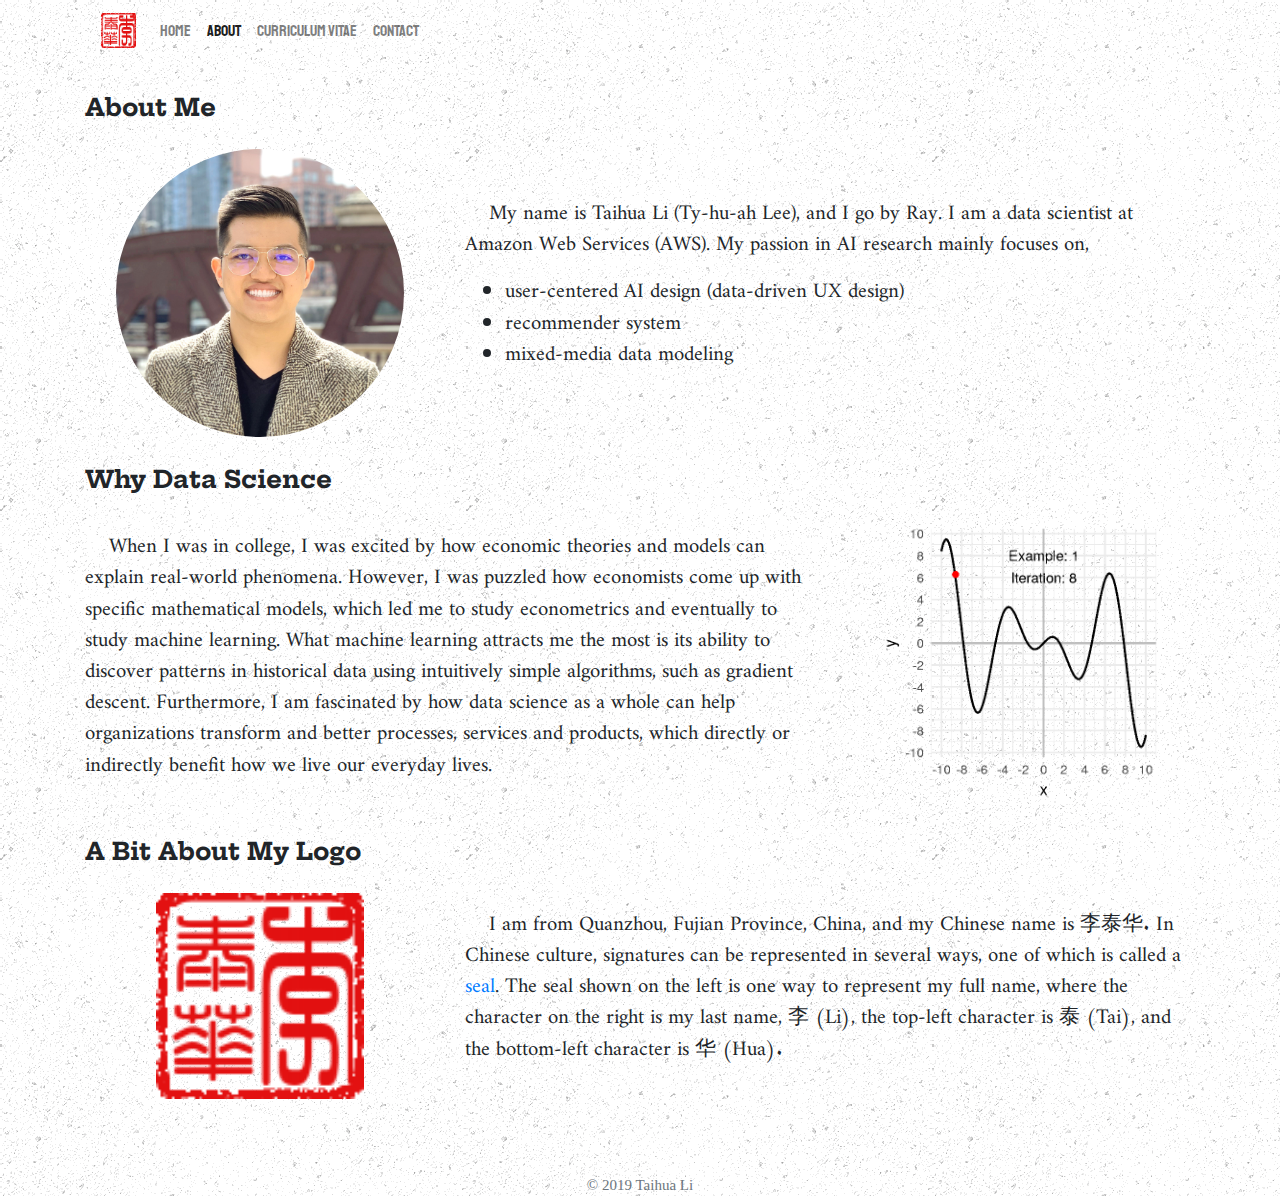
==== pages/about.html @ 70817f89 "remove talks and articles page" ====
<!DOCTYPE html>
<html lang="en">
	<head>
		<!-- rquired meta for Boostrap -->
		<meta charset="utf-8">
    <meta name="viewport" content="width=device-width, initial-scale=1, shrink-to-fit=no">

    <!-- Bootstrap CSS -->
    <link rel="stylesheet" href="https://stackpath.bootstrapcdn.com/bootstrap/4.3.1/css/bootstrap.min.css" integrity="sha384-ggOyR0iXCbMQv3Xipma34MD+dH/1fQ784/j6cY/iJTQUOhcWr7x9JvoRxT2MZw1T" crossorigin="anonymous">

		<!-- additional stylesheets -->
		<link href="https://fonts.googleapis.com/css?family=Amiri|Hepta+Slab|Staatliches&display=swap" rel="stylesheet">
		<link rel="stylesheet" href="../css/shared.css" type="text/css">
		<link rel="stylesheet" href="../css/about-page.css" type="text/css">
		<link rel="icon" href="../img/seal.jpg" type="image/icon type">
		<title>About Taihua Li</title>
	</head>

	<body>

		<!-- navigation bar -->
		<div class="container">
			<nav class="navbar navbar-expand-lg navbar-light">
			  <a class="navbar-brand" href="../index.html">
					<img src="../img/seal.jpg" alt="logo" style="width:35px; height:35px;"/>
				</a>

			  <button class="navbar-toggler" type="button" data-toggle="collapse" data-target="#navbarContent" aria-controls="navbarContent" aria-expanded="false" aria-label="Toggle navigation">
			    <span class="navbar-toggler-icon"></span>
			  </button>

			  <div class="collapse navbar-collapse" id="navbarContent">
			    <ul class="navbar-nav mr-auto">
			      <li class="nav-item">
			        <a class="nav-link" href="../index.html">Home</a>
			      </li>
						<li class="nav-item active">
							<a class="nav-link" href="./about.html">About</a>
						</li>
			      <li class="nav-item">
			        <a class="nav-link" href="./cv.html">Curriculum Vitae</a>
			      </li>
						<li class="nav-item">
							<a class="nav-link" href="./contact.html">Contact</a>
						</li>
			  </div>
			</nav>
		</div>
		<!-- navigation bar end -->

		<div class="container my-1">

			<!-- About Me -->
			<div class="row fadein-order-1">
				<div class="col-sm-12 text-left">
					<p class="subtitle font-weight-bold">About Me</p>
				</div>
			</div>

			<div class="row fadein-order-1">
				<div class="col-sm-4 text-center">
					<img class="img-fluid profile-picture content-picture" src="../img/me.jpg" alt="picture of me">
				</div>

				<div class="col-sm-8 text-left text-content my-auto">
					<p>
						&nbsp;&nbsp;&nbsp;&nbsp;My name is Taihua Li (Ty-hu-ah Lee), and I go by Ray. I am a data scientist at Amazon Web Services (AWS).
						My passion in AI research mainly focuses on,
					<ul>
						<li>user-centered AI design (data-driven UX design)</li>
						<li>recommender system</li>
						<li>mixed-media data modeling</li>
					</ul>
					</p>
				</div>
			</div>
			<!-- About Me End -->

			<!-- why data science -->
			<div class="row fadein-order-2">
				<div class="col-sm-12 text-left">
					<p class="subtitle font-weight-bold">Why Data Science</p>
				</div>
			</div>

			<div class="row fadein-order-2">
				<div class="col-sm-8 text-left text-content my-auto">
					<p>
						&nbsp;&nbsp;&nbsp;&nbsp;When I was in college, I was excited by how economic theories and models
						can explain real-world phenomena. However, I was puzzled how economists come up with specific mathematical
						models, which led me to study econometrics and eventually to study machine learning. What machine learning
						attracts me the most is its ability to discover patterns in historical data using intuitively simple
						algorithms, such as gradient descent. Furthermore, I am fascinated by how data science as a whole can help
						organizations transform and better processes, services and products, which directly or indirectly benefit
						how we live our everyday lives.
					</p>
				</div>

				<div class="col-sm-4 text-center">
					<img class="img-fluid content-picture" src="../img/data-science.gif" alt="gradient-descent-gif">
				</div>
			</div>
			<!-- why data science end -->

			<!-- what does logo mean -->
			<div class="row fadein-order-3">
				<div class="col-sm-12 text-left">
					<p class="subtitle font-weight-bold">A Bit About My Logo</p>
				</div>
			</div>

			<div class="row fadein-order-3">
				<div class="col-sm-4 text-center">
					<img class="img-fluid seal-picture" src="../img/seal.jpg" alt="my-seal">
				</div>

				<div class="col-sm-8 text-left text-content my-auto">
					<p>
						&nbsp;&nbsp;&nbsp;&nbsp;I am from Quanzhou, Fujian Province, China, and my Chinese name is 李泰华.
						In Chinese culture, signatures can be represented in several ways, one of which is called a
						<a href="https://en.wikipedia.org/wiki/Seal_(East_Asia)" target="_blank">seal</a>.
						The seal shown on the left is one way to represent my full name, where the character on the right
						is my last name, 李 (Li), the top-left character is 泰 (Tai), and the bottom-left character is 华 (Hua).
					</p>
				</div>
			</div>

			<!-- what does logo mean end -->

		</div>

		<!-- copyright -->
		<footer class="page-footer">
			<div class="text-center font-weight-lighter text-muted copyright-text">
				&copy; 2019 Taihua Li
			</div>
		</footer>
		<!-- copyright end -->

		<!-- Optional JavaScript for Boostrap -->
    <!-- jQuery first, then Popper.js, then Bootstrap JS -->
    <script src="https://code.jquery.com/jquery-3.3.1.slim.min.js" integrity="sha384-q8i/X+965DzO0rT7abK41JStQIAqVgRVzpbzo5smXKp4YfRvH+8abtTE1Pi6jizo" crossorigin="anonymous"></script>
    <script src="https://cdnjs.cloudflare.com/ajax/libs/popper.js/1.14.7/umd/popper.min.js" integrity="sha384-UO2eT0CpHqdSJQ6hJty5KVphtPhzWj9WO1clHTMGa3JDZwrnQq4sF86dIHNDz0W1" crossorigin="anonymous"></script>
    <script src="https://stackpath.bootstrapcdn.com/bootstrap/4.3.1/js/bootstrap.min.js" integrity="sha384-JjSmVgyd0p3pXB1rRibZUAYoIIy6OrQ6VrjIEaFf/nJGzIxFDsf4x0xIM+B07jRM" crossorigin="anonymous"></script>
	</body>
</html>
---- css/shared.css ----
body {
  background-image: url("../img/background/landing-page.png");
  background-repeat: repeat;
}

nav {
  font-family: 'Staatliches', cursive;
}

.copyright-text {
  font-size: 15px;
  font-family: Times New Roman;
  margin-top: 5em;
}

.fadein-order-1 {
  -webkit-animation: fadein 1s; /* Safari, Chrome and Opera > 12.1 */
     -moz-animation: fadein 1s; /* Firefox < 16 */
      -ms-animation: fadein 1s; /* Internet Explorer */
       -o-animation: fadein 1s; /* Opera < 12.1 */
          animation: fadein 1s;
}

.fadein-order-2 {
  -webkit-animation: fadein 1.5s; /* Safari, Chrome and Opera > 12.1 */
     -moz-animation: fadein 1.5s; /* Firefox < 16 */
      -ms-animation: fadein 1.5s; /* Internet Explorer */
       -o-animation: fadein 1.5s; /* Opera < 12.1 */
          animation: fadein 1.5s;
}

.fadein-order-3 {
  -webkit-animation: fadein 1.8s; /* Safari, Chrome and Opera > 12.1 */
     -moz-animation: fadein 1.8s; /* Firefox < 16 */
      -ms-animation: fadein 1.8s; /* Internet Explorer */
       -o-animation: fadein 1.8s; /* Opera < 12.1 */
          animation: fadein 1.8s;
}

@keyframes fadein {
    from { opacity: 0; }
    to   { opacity: 1; }
}

/* Firefox < 16 */
@-moz-keyframes fadein {
    from { opacity: 0; }
    to   { opacity: 1; }
}

/* Safari, Chrome and Opera > 12.1 */
@-webkit-keyframes fadein {
    from { opacity: 0; }
    to   { opacity: 1; }
}

/* Internet Explorer */
@-ms-keyframes fadein {
    from { opacity: 0; }
    to   { opacity: 1; }
}

/* Opera < 12.1 */
@-o-keyframes fadein {
    from { opacity: 0; }
    to   { opacity: 1; }
}
---- css/about-page.css ----
.seal {
  height: auto;
  width: 2em;
}

.subtitle {
  font-size: 1.5em;
  font-family: 'Hepta Slab', serif;
  margin-top: 1em;
  margin-bottom: 1em;
}

.text-content {
  font-family: 'Amiri', serif;
  font-size: 1.3em;
}

.profile-picture {
  border-radius: 50%;
}

.content-picture {
  height: auto;
  width: 18em;
}

.seal-picture {
  height: auto;
  width: 13em;
}
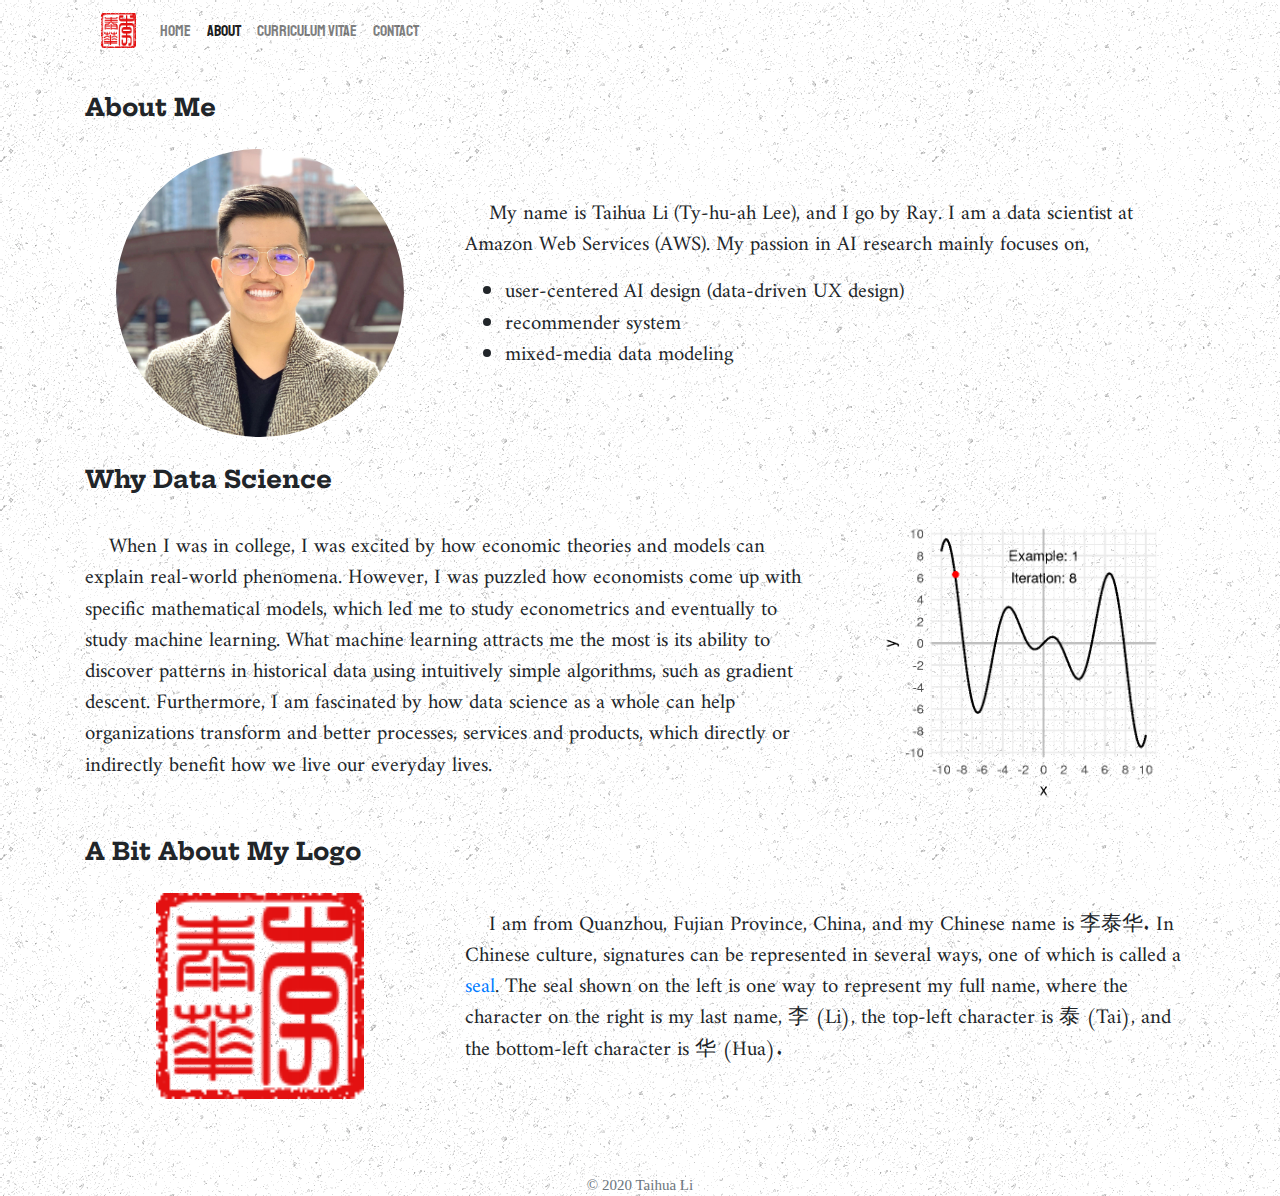
==== commit e18eb9b4: "update year" ====
--- a/pages/about.html
+++ b/pages/about.html
@@ -132,7 +132,7 @@
 		<!-- copyright -->
 		<footer class="page-footer">
 			<div class="text-center font-weight-lighter text-muted copyright-text">
-				&copy; 2019 Taihua Li
+				&copy; 2020 Taihua Li
 			</div>
 		</footer>
 		<!-- copyright end -->
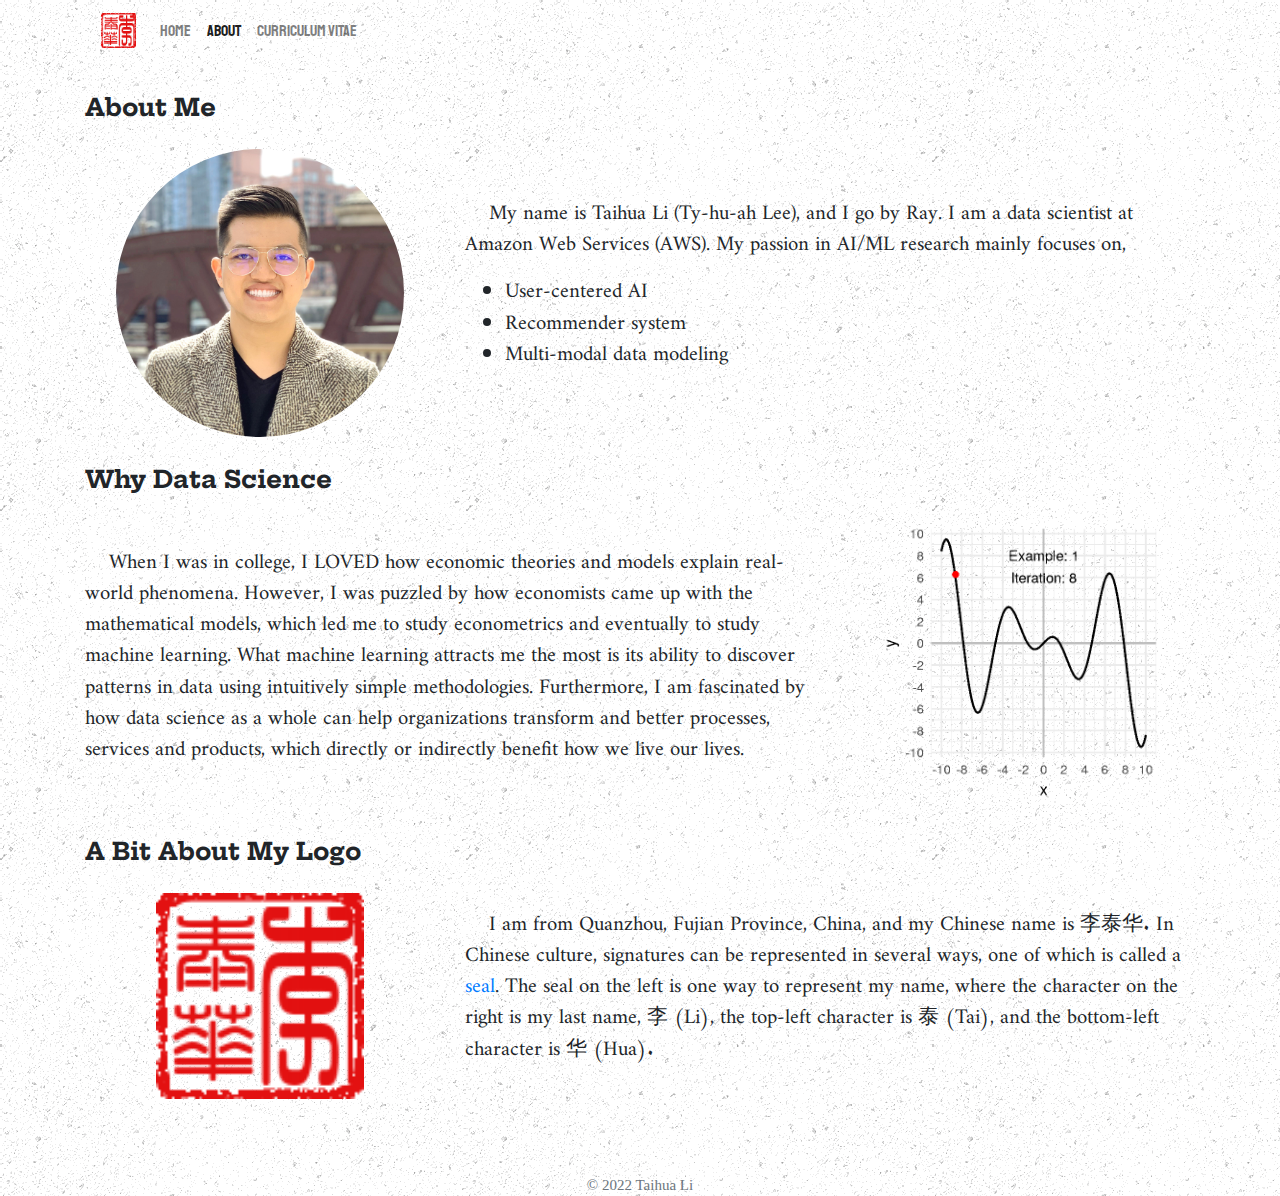
==== commit 6843ae46: "update for 2022" ====
--- a/pages/about.html
+++ b/pages/about.html
@@ -39,10 +39,6 @@
 						</li>
 			      <li class="nav-item">
 			        <a class="nav-link" href="./cv.html">Curriculum Vitae</a>
-			      </li>
-						<li class="nav-item">
-							<a class="nav-link" href="./contact.html">Contact</a>
-						</li>
 			  </div>
 			</nav>
 		</div>
@@ -65,11 +61,11 @@
 				<div class="col-sm-8 text-left text-content my-auto">
 					<p>
 						&nbsp;&nbsp;&nbsp;&nbsp;My name is Taihua Li (Ty-hu-ah Lee), and I go by Ray. I am a data scientist at Amazon Web Services (AWS).
-						My passion in AI research mainly focuses on,
+						My passion in AI/ML research mainly focuses on,
 					<ul>
-						<li>user-centered AI design (data-driven UX design)</li>
-						<li>recommender system</li>
-						<li>mixed-media data modeling</li>
+						<li>User-centered AI</li>
+						<li>Recommender system</li>
+						<li>Multi-modal data modeling</li>
 					</ul>
 					</p>
 				</div>
@@ -86,13 +82,12 @@
 			<div class="row fadein-order-2">
 				<div class="col-sm-8 text-left text-content my-auto">
 					<p>
-						&nbsp;&nbsp;&nbsp;&nbsp;When I was in college, I was excited by how economic theories and models
-						can explain real-world phenomena. However, I was puzzled how economists come up with specific mathematical
-						models, which led me to study econometrics and eventually to study machine learning. What machine learning
-						attracts me the most is its ability to discover patterns in historical data using intuitively simple
-						algorithms, such as gradient descent. Furthermore, I am fascinated by how data science as a whole can help
-						organizations transform and better processes, services and products, which directly or indirectly benefit
-						how we live our everyday lives.
+						&nbsp;&nbsp;&nbsp;&nbsp;When I was in college, I LOVED how economic theories and models explain real-world phenomena.
+						However, I was puzzled by how economists came up with the mathematical models, which led me to study
+						econometrics and eventually to study machine learning. What machine learning attracts me the most is
+						its ability to discover patterns in data using intuitively simple methodologies. Furthermore, I am fascinated
+						by how data science as a whole can help organizations transform and better processes, services and products,
+						which directly or indirectly benefit how we live our lives.
 					</p>
 				</div>
 
@@ -119,7 +114,7 @@
 						&nbsp;&nbsp;&nbsp;&nbsp;I am from Quanzhou, Fujian Province, China, and my Chinese name is 李泰华.
 						In Chinese culture, signatures can be represented in several ways, one of which is called a
 						<a href="https://en.wikipedia.org/wiki/Seal_(East_Asia)" target="_blank">seal</a>.
-						The seal shown on the left is one way to represent my full name, where the character on the right
+						The seal on the left is one way to represent my name, where the character on the right
 						is my last name, 李 (Li), the top-left character is 泰 (Tai), and the bottom-left character is 华 (Hua).
 					</p>
 				</div>
@@ -132,7 +127,7 @@
 		<!-- copyright -->
 		<footer class="page-footer">
 			<div class="text-center font-weight-lighter text-muted copyright-text">
-				&copy; 2020 Taihua Li
+				&copy; 2022 Taihua Li
 			</div>
 		</footer>
 		<!-- copyright end -->
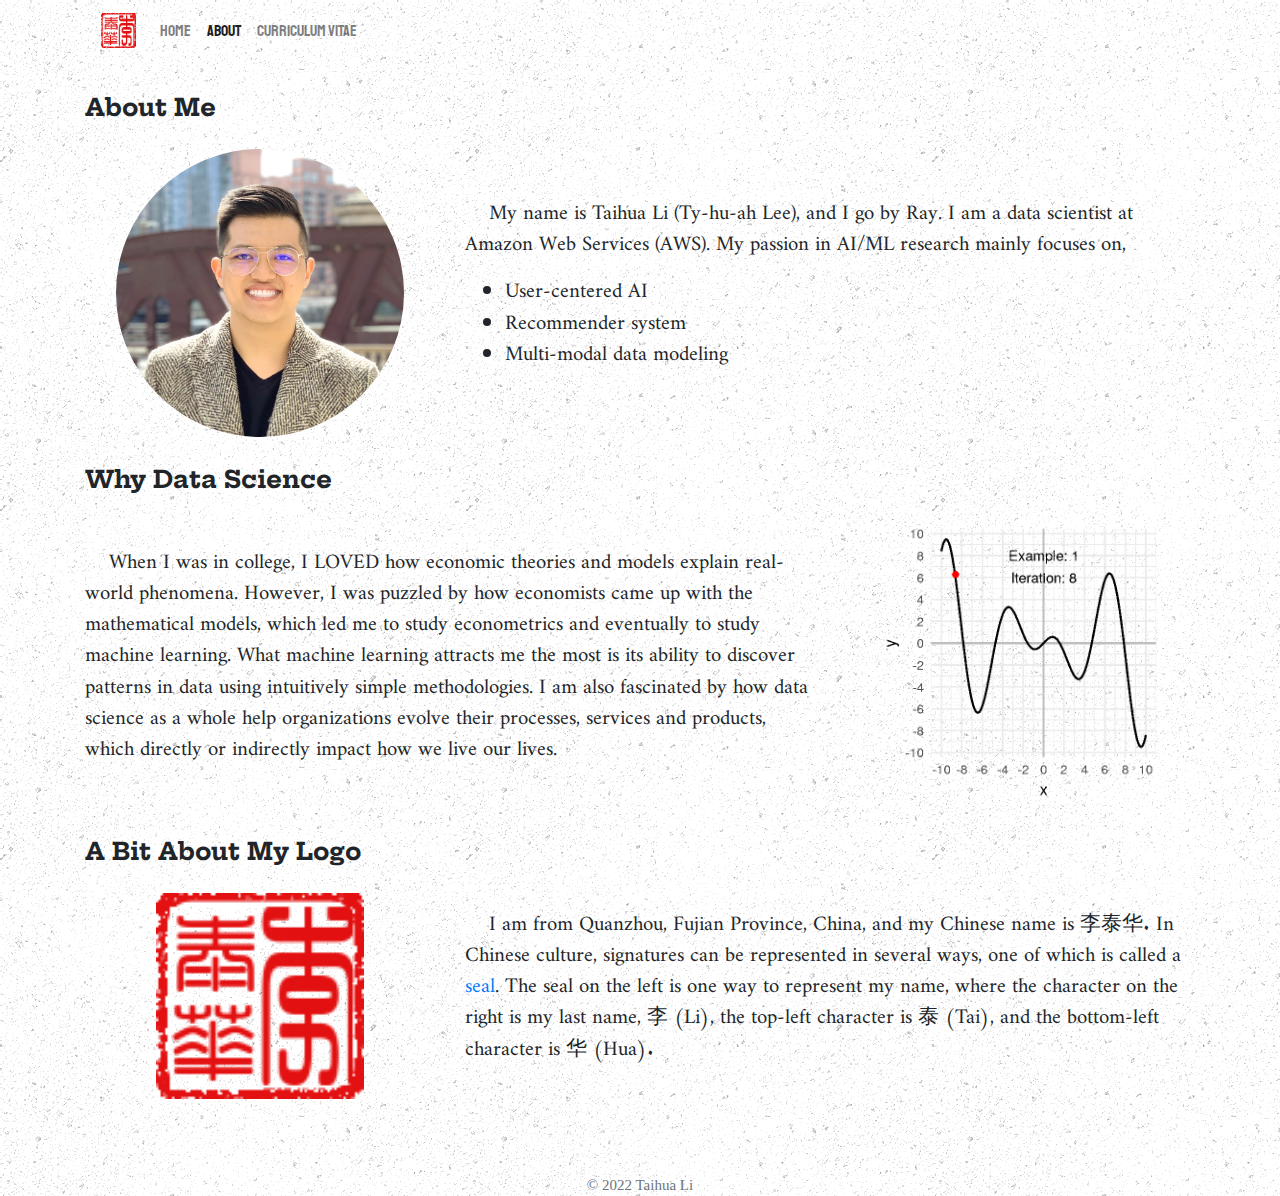
==== commit 8825163f: "update" ====
--- a/pages/about.html
+++ b/pages/about.html
@@ -1,7 +1,7 @@
 <!DOCTYPE html>
 <html lang="en">
 	<head>
-		<!-- rquired meta for Boostrap -->
+		<!-- required meta for Boostrap -->
 		<meta charset="utf-8">
     <meta name="viewport" content="width=device-width, initial-scale=1, shrink-to-fit=no">
 
@@ -85,9 +85,9 @@
 						&nbsp;&nbsp;&nbsp;&nbsp;When I was in college, I LOVED how economic theories and models explain real-world phenomena.
 						However, I was puzzled by how economists came up with the mathematical models, which led me to study
 						econometrics and eventually to study machine learning. What machine learning attracts me the most is
-						its ability to discover patterns in data using intuitively simple methodologies. Furthermore, I am fascinated
-						by how data science as a whole can help organizations transform and better processes, services and products,
-						which directly or indirectly benefit how we live our lives.
+						its ability to discover patterns in data using intuitively simple methodologies. I am also fascinated
+						by how data science as a whole help organizations evolve their processes, services and products,
+						which directly or indirectly impact how we live our lives.
 					</p>
 				</div>
 
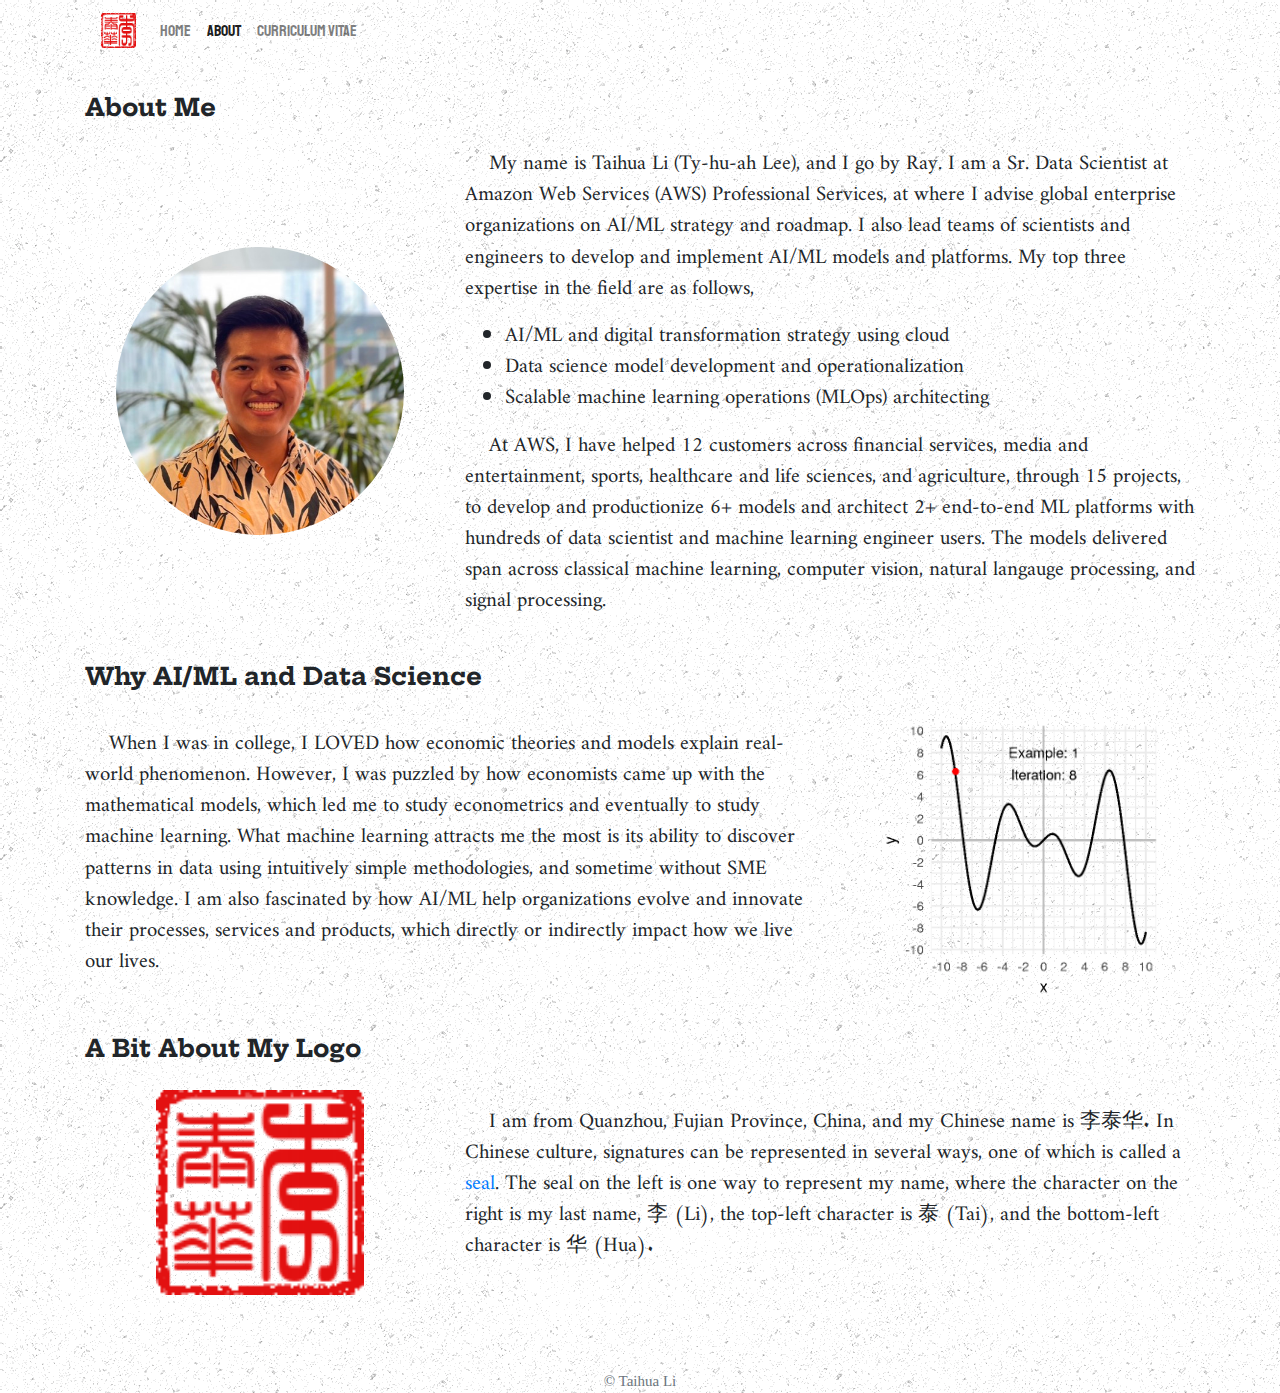
==== commit fe7aa468: "update 2022" ====
--- a/pages/about.html
+++ b/pages/about.html
@@ -39,6 +39,8 @@
 						</li>
 			      <li class="nav-item">
 			        <a class="nav-link" href="./cv.html">Curriculum Vitae</a>
+				  </li>
+				</ul>
 			  </div>
 			</nav>
 		</div>
@@ -52,21 +54,29 @@
 					<p class="subtitle font-weight-bold">About Me</p>
 				</div>
 			</div>
-
+			
 			<div class="row fadein-order-1">
-				<div class="col-sm-4 text-center">
+				<div class="col-sm-4 text-center my-auto">
 					<img class="img-fluid profile-picture content-picture" src="../img/me.jpg" alt="picture of me">
 				</div>
 
 				<div class="col-sm-8 text-left text-content my-auto">
 					<p>
-						&nbsp;&nbsp;&nbsp;&nbsp;My name is Taihua Li (Ty-hu-ah Lee), and I go by Ray. I am a data scientist at Amazon Web Services (AWS).
-						My passion in AI/ML research mainly focuses on,
+						&nbsp;&nbsp;&nbsp;&nbsp;My name is Taihua Li (Ty-hu-ah Lee), and I go by Ray. I am a Sr. Data Scientist at Amazon Web Services (AWS)
+						Professional Services, at where I advise global enterprise organizations on AI/ML strategy and roadmap. I also lead teams of scientists
+						and engineers to develop and implement AI/ML models and platforms.
+						My top three expertise in the field are as follows,
 					<ul>
-						<li>User-centered AI</li>
-						<li>Recommender system</li>
-						<li>Multi-modal data modeling</li>
+						<li>AI/ML and digital transformation strategy using cloud</li>
+						<li>Data science model development and operationalization</li>
+						<li>Scalable machine learning operations (MLOps) architecting</li>
 					</ul>
+					  &nbsp;&nbsp;&nbsp;&nbspAt AWS, I have helped 12 customers across financial services, media and entertainment, sports, healthcare and life sciences,
+						and agriculture, through 15 projects, to develop and productionize 6+ models and architect 2+ end-to-end ML platforms with hundreds of data scientist and
+						machine learning engineer users. The models delivered span across classical machine learning, computer vision, natural langauge processing, and signal processing.
+					</p>
+					<p>
+
 					</p>
 				</div>
 			</div>
@@ -75,18 +85,18 @@
 			<!-- why data science -->
 			<div class="row fadein-order-2">
 				<div class="col-sm-12 text-left">
-					<p class="subtitle font-weight-bold">Why Data Science</p>
+					<p class="subtitle font-weight-bold">Why AI/ML and Data Science</p>
 				</div>
 			</div>
 
 			<div class="row fadein-order-2">
 				<div class="col-sm-8 text-left text-content my-auto">
 					<p>
-						&nbsp;&nbsp;&nbsp;&nbsp;When I was in college, I LOVED how economic theories and models explain real-world phenomena.
+						&nbsp;&nbsp;&nbsp;&nbsp;When I was in college, I LOVED how economic theories and models explain real-world phenomenon.
 						However, I was puzzled by how economists came up with the mathematical models, which led me to study
 						econometrics and eventually to study machine learning. What machine learning attracts me the most is
-						its ability to discover patterns in data using intuitively simple methodologies. I am also fascinated
-						by how data science as a whole help organizations evolve their processes, services and products,
+						its ability to discover patterns in data using intuitively simple methodologies, and sometime without SME knowledge.
+						I am also fascinated by how AI/ML help organizations evolve and innovate their processes, services and products,
 						which directly or indirectly impact how we live our lives.
 					</p>
 				</div>
@@ -127,7 +137,7 @@
 		<!-- copyright -->
 		<footer class="page-footer">
 			<div class="text-center font-weight-lighter text-muted copyright-text">
-				&copy; 2022 Taihua Li
+				&copy; Taihua Li
 			</div>
 		</footer>
 		<!-- copyright end -->
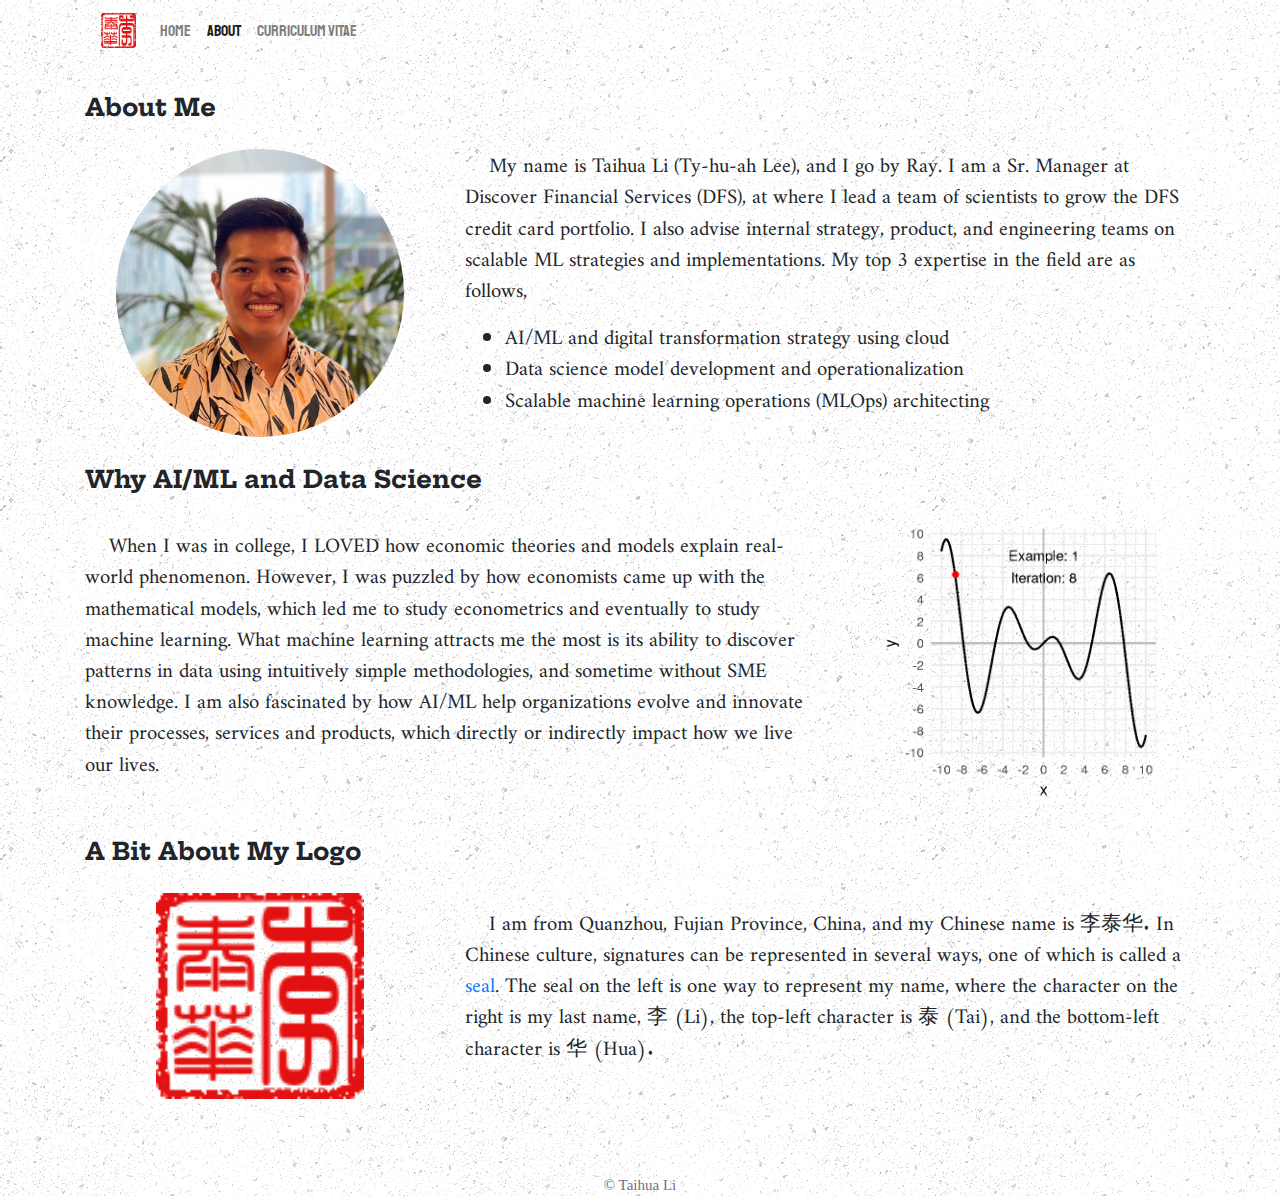
==== commit 103f6485: "update DFS" ====
--- a/pages/about.html
+++ b/pages/about.html
@@ -54,7 +54,7 @@
 					<p class="subtitle font-weight-bold">About Me</p>
 				</div>
 			</div>
-			
+
 			<div class="row fadein-order-1">
 				<div class="col-sm-4 text-center my-auto">
 					<img class="img-fluid profile-picture content-picture" src="../img/me.jpg" alt="picture of me">
@@ -62,18 +62,14 @@
 
 				<div class="col-sm-8 text-left text-content my-auto">
 					<p>
-						&nbsp;&nbsp;&nbsp;&nbsp;My name is Taihua Li (Ty-hu-ah Lee), and I go by Ray. I am a Sr. Data Scientist at Amazon Web Services (AWS)
-						Professional Services, at where I advise global enterprise organizations on AI/ML strategy and roadmap. I also lead teams of scientists
-						and engineers to develop and implement AI/ML models and platforms.
-						My top three expertise in the field are as follows,
+						&nbsp;&nbsp;&nbsp;&nbsp;My name is Taihua Li (Ty-hu-ah Lee), and I go by Ray. I am a Sr. Manager at Discover Financial Services (DFS), at where I lead a team of scientists to grow the DFS credit card portfolio.
+						I also advise internal strategy, product, and engineering teams on scalable ML strategies and implementations.
+						My top 3 expertise in the field are as follows,
 					<ul>
 						<li>AI/ML and digital transformation strategy using cloud</li>
 						<li>Data science model development and operationalization</li>
 						<li>Scalable machine learning operations (MLOps) architecting</li>
 					</ul>
-					  &nbsp;&nbsp;&nbsp;&nbspAt AWS, I have helped 12 customers across financial services, media and entertainment, sports, healthcare and life sciences,
-						and agriculture, through 15 projects, to develop and productionize 6+ models and architect 2+ end-to-end ML platforms with hundreds of data scientist and
-						machine learning engineer users. The models delivered span across classical machine learning, computer vision, natural langauge processing, and signal processing.
 					</p>
 					<p>
 
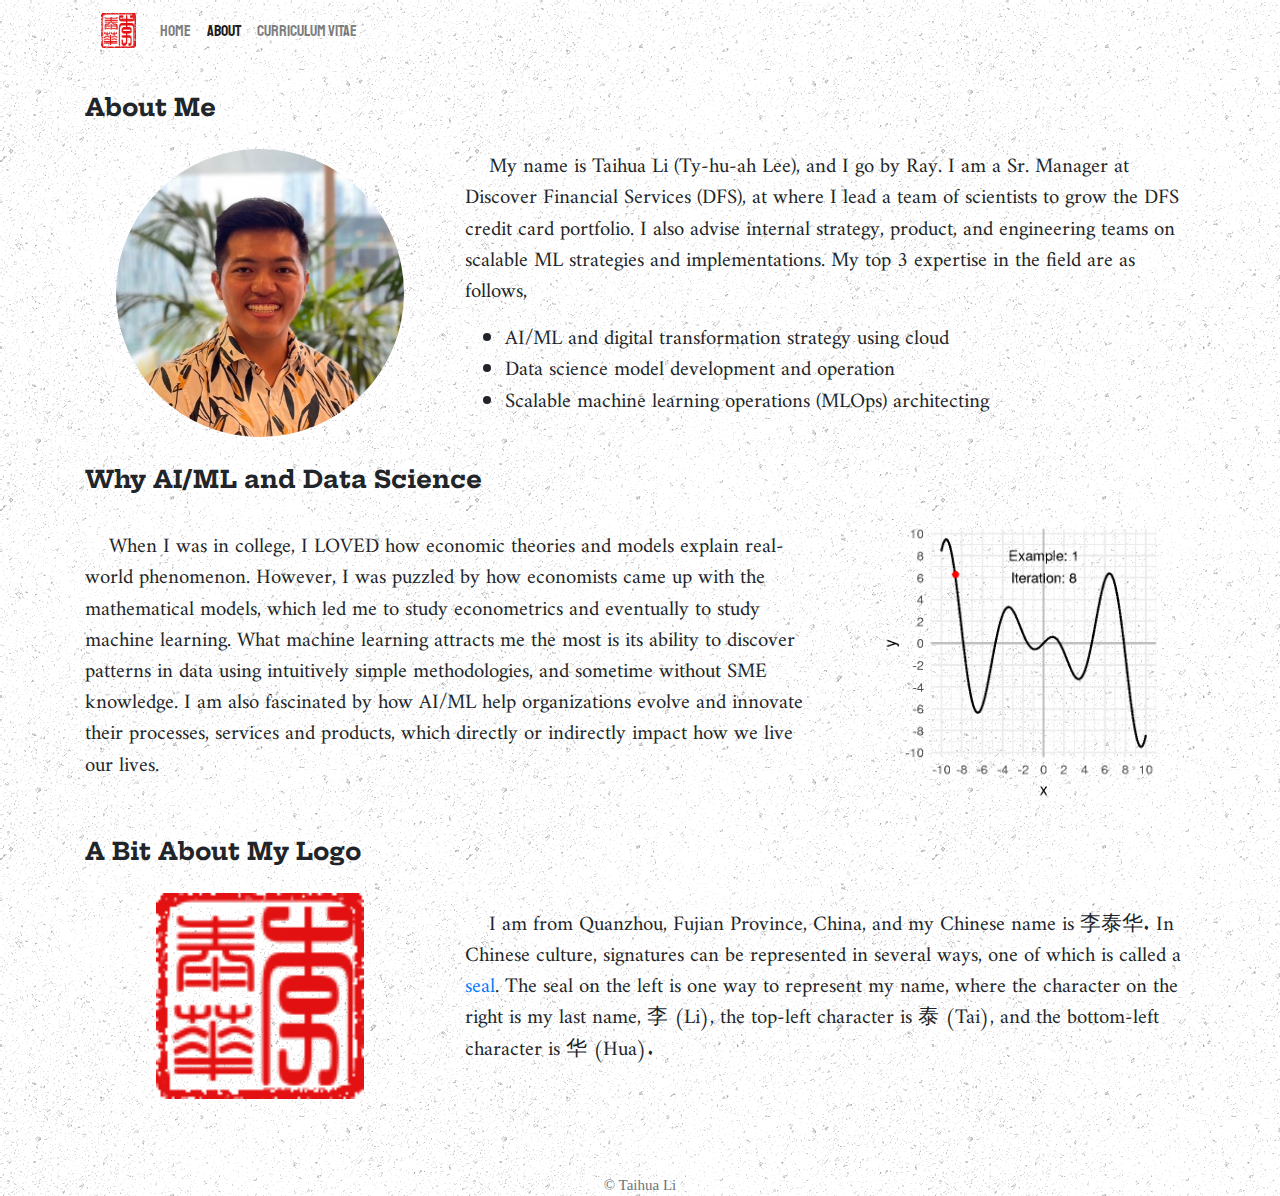
==== commit 3ca77787: "correct spelling for operation" ====
--- a/pages/about.html
+++ b/pages/about.html
@@ -67,7 +67,7 @@
 						My top 3 expertise in the field are as follows,
 					<ul>
 						<li>AI/ML and digital transformation strategy using cloud</li>
-						<li>Data science model development and operationalization</li>
+						<li>Data science model development and operation</li>
 						<li>Scalable machine learning operations (MLOps) architecting</li>
 					</ul>
 					</p>
